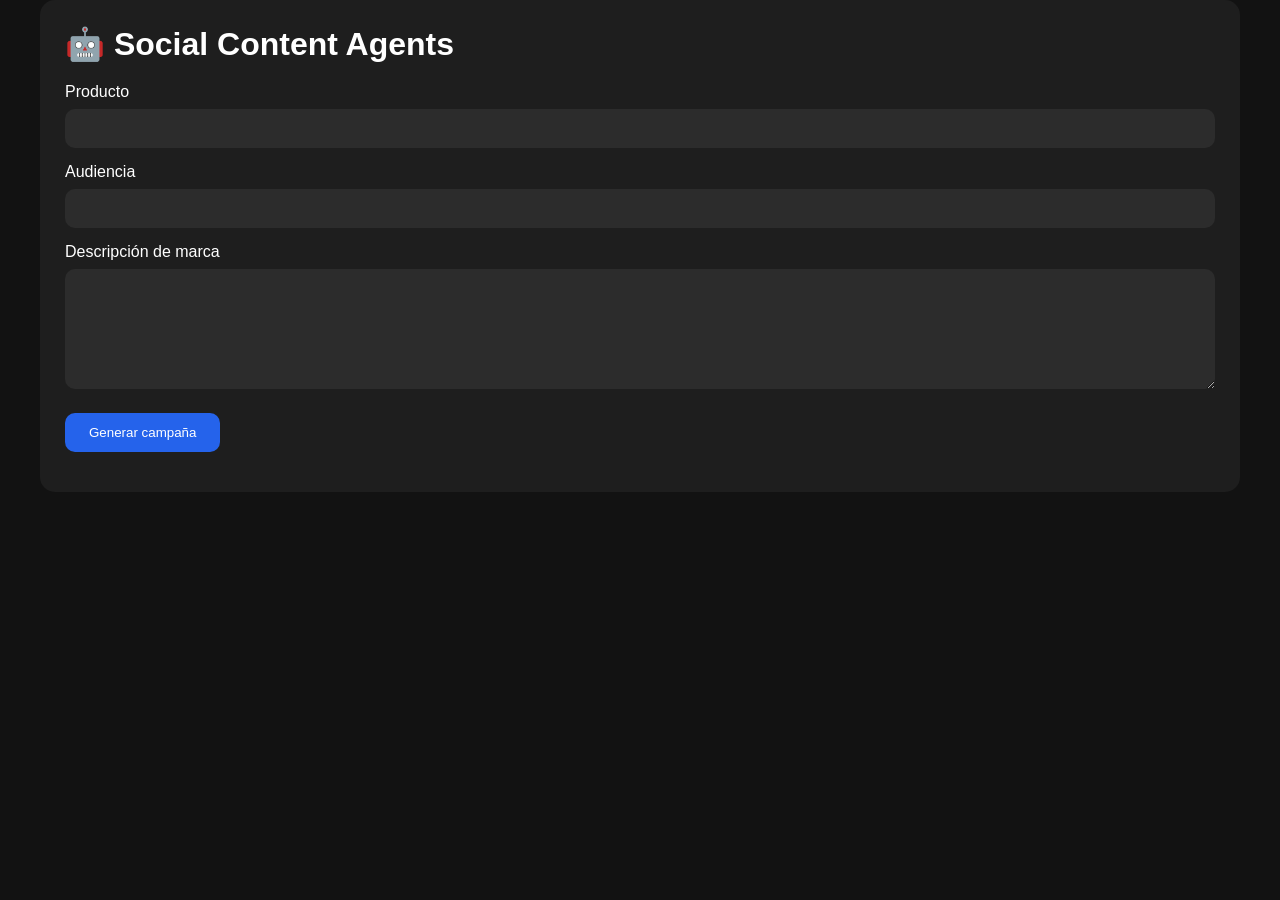
==== templates/generate.html @ 3071436e "feat: landing page" ====
<!DOCTYPE html>
<html lang="es">
<head>
    <meta charset="UTF-8">
    <meta name="viewport" content="width=device-width, initial-scale=1.0">
    <title>Social Content Agents</title>

    <style>
        * {
            margin: 0;
            padding: 0;
            box-sizing: border-box;
            font-family: Arial, sans-serif;
        }

        body {
            background: #121212;
            color: white;
            min-height: 100vh;
            display: flex;
            justify-content: center;
        }

        .container {
            width: 1200px;
            max-width: 95%;
        }

        .card {
            background: #1e1e1e;
            border-radius: 15px;
            padding: 25px;
            margin-bottom: 20px;
        }

        h1 {
            margin-bottom: 20px;
        }

        h2 {
            margin-top: 20px;
            margin-bottom: 10px;
        }

        label {
            display: block;
            margin-bottom: 8px;
            margin-top: 15px;
        }

        input,
        textarea {
            width: 100%;
            padding: 12px;
            border: none;
            border-radius: 10px;
            background: #2c2c2c;
            color: white;
        }

        textarea {
            min-height: 120px;
            resize: vertical;
        }

        button {
            margin-top: 20px;
            padding: 12px 24px;
            border: none;
            border-radius: 10px;
            background: #2563eb;
            color: white;
            cursor: pointer;
        }

        button:hover {
            background: #1d4ed8;
        }

        .loading {
            margin-top: 15px;
            color: #aaa;
        }

        #form-container {
            display: block;
        }

        #loading-screen {
            display: none;
            text-align: center;
            padding: 80px 20px;
        }

       #chat-container {
            display: none;
            height: 95vh;
            flex-direction: column;
            overflow: hidden;
        }

        .loader {
            width: 60px;
            height: 60px;
            border: 6px solid #333;
            border-top: 6px solid #2563eb;
            border-radius: 50%;
            margin: 20px auto;
            animation: spin 1s linear infinite;
        }

        @keyframes spin {
            from {
                transform: rotate(0deg);
            }

            to {
                transform: rotate(360deg);
            }
        }

        #chat-messages {
            flex: 1;
            overflow-y: auto;
            min-height: 0;
            padding: 20px;
        }

        .message {
            background: #2a2a2a;
            padding: 15px;
            border-radius: 10px;
            margin-bottom: 15px;
            white-space: pre-wrap;

            width: 100%;
        }

        .chat-input-area {
            display: flex;
            gap: 10px;
            padding: 15px;
            border-top: 1px solid #333;
            flex-shrink: 0;
        }

        #chat-input {
            flex: 1;
        }
        #drawing-area {
            margin-top: 30px;
            height: 400px;
            border-radius: 15px;
            overflow: hidden;
            background: black;
        }

        #canvasCarga {
            width: 100%;
            height: 100%;
            display: block;
        }

        #view-results-btn {
            margin-top: 20px;
            display: none;
        }
    </style>
</head>
<body>

<div class="container">

    <div id="form-container" class="card">

        <h1>🤖 Social Content Agents</h1>

        <label>Producto</label>
        <input type="text" id="product">

        <label>Audiencia</label>
        <input type="text" id="audience">

        <label>Descripción de marca</label>
        <textarea id="brandDescription"></textarea>

        <button onclick="generateCampaign()">
            Generar campaña
        </button>

        <div id="loading" class="loading"></div>

    </div>

    <div id="loading-screen" class="card">

        <h1 id="loading-title">
            🤖 Generando campaña...
        </h1>

        <div class="loader"></div>

        <p id="loading-subtitle">
            Nuestros agentes están trabajando...
        </p>

        <button
            id="view-results-btn"
            onclick="showGeneratedResults()"
            style="display:none"
        >
            Ver resultados
        </button>

        <div id="drawing-area">

            <canvas id="canvasCarga"></canvas>

        </div>

    </div>

<div id="chat-container" class="card">

    <h1>💬 Campaign Assistant</h1>

<div id="chat-messages"></div>

<div class="chat-input-area">

    <input
        type="text"
        id="chat-input"
        placeholder="Escribe una modificación..."
    >

    <button onclick="sendChatMessage()">
        Enviar
    </button>

</div>

</div>
</div>

<script>

async function generateCampaign() {

    document.getElementById(
        "form-container"
    ).style.display = "none";

    document.getElementById(
        "loading-screen"
    ).style.display = "block";

    setTimeout(() => {
        resizeCanvas();
    }, 50);
    try {

        const response = await fetch(
            "/generate-content",
            {
                method: "POST",
                headers: {
                    "Content-Type": "application/json"
                },
                body: JSON.stringify({
                    product:
                        document.getElementById("product").value,

                    audience:
                        document.getElementById("audience").value,

                    brand_description:
                        document.getElementById("brandDescription").value
                })
            }
        );

        const data = await response.json();

            window.generatedCampaign = data;

            document.querySelector(
                ".loader"
            ).style.display = "none";

            document.getElementById(
                "loading-title"
            ).innerText =
                "✅ Campaña generada";

            document.getElementById(
                "loading-subtitle"
            ).innerText =
                "Tu campaña está lista.";

            document.getElementById(
                "view-results-btn"
            ).style.display =
                "inline-block";

    } catch (error) {

        alert("Error generating campaign");

        console.error(error);
    }
}

function showResult(data) {

    document.getElementById(
        "loading-screen"
    ).style.display = "none";

    document.getElementById(
        "chat-container"
    ).style.display = "flex";

    const chat =
        document.getElementById(
            "chat-messages"
        );

    chat.innerHTML = "";

    const campaignResult = `
📢 Campaign Name

${data.campaign_name}

────────────────────────

🎯 Concept

${data.concept}

────────────────────────

🎨 Tone

${data.tone}

────────────────────────

📸 Instagram

${data.instagram_post}

────────────────────────

📘 Facebook

${data.facebook_post}

────────────────────────

💼 LinkedIn

${data.linkedin_post}

────────────────────────

${data.approved
    ? "✅ Compliance Approved"
    : "❌ Compliance Rejected"}
`;

    addMessage(chat, campaignResult);
}

function showGeneratedResults() {

    showResult(
        window.generatedCampaign
    );
}

function addMessage(chat, text) {

    const msg =
        document.createElement("div");

    msg.className = "message";

    msg.textContent = text;

    chat.appendChild(msg);

    chat.scrollTop = chat.scrollHeight;
}

async function sendChatMessage() {

    const input =
        document.getElementById(
            "chat-input"
        );

    const text =
        input.value.trim();

    if (!text) return;

    const chat =
        document.getElementById(
            "chat-messages"
        );

    addMessage(
        chat,
        "👤 " + text
    );

    input.value = "";

    try {

        const response =
            await fetch(
                "/chat",
                {
                    method: "POST",
                    headers: {
                        "Content-Type":
                            "application/json"
                    },
                    body: JSON.stringify({
                        message: text
                    })
                }
            );

        const data =
            await response.json();

       addMessage(
    chat,
    `
🤖 Campaign Updated

📢 Campaign Name

${data.campaign.campaign_name}

────────────────────

🎯 Concept

${data.campaign.concept}

────────────────────

🎨 Tone

${data.campaign.tone}

────────────────────

📸 Instagram

${data.campaign.instagram_post}

────────────────────

📘 Facebook

${data.campaign.facebook_post}

────────────────────

💼 LinkedIn

${data.campaign.linkedin_post}
`
);

    } catch (error) {

        addMessage(
            chat,
            "🤖 Error"
        );
    }
}

const canvas =
    document.getElementById(
        "canvasCarga"
    );

const ctx =
    canvas.getContext("2d");

function resizeCanvas() {

    canvas.width =
        canvas.offsetWidth;

    canvas.height =
        canvas.offsetHeight;

    ctx.fillStyle = "#000";

    ctx.fillRect(
        0,
        0,
        canvas.width,
        canvas.height
    );
}


    window.addEventListener(
        "resize",
        resizeCanvas
    );

        let drawing = false;

        let lastX = 0;
        let lastY = 0;

        let hue = 0;

        ctx.lineWidth = 6;
        ctx.lineCap = "round";

    function startDraw(e) {

        drawing = true;

        lastX = e.offsetX;
        lastY = e.offsetY;
    }

    function draw(e) {

        if (!drawing) return;

        ctx.beginPath();

        ctx.moveTo(
            lastX,
            lastY
        );

        ctx.lineTo(
            e.offsetX,
            e.offsetY
        );

        ctx.strokeStyle =
            `hsl(${hue},100%,50%)`;

        ctx.stroke();

        hue =
            (hue + 2) % 360;

        lastX = e.offsetX;
        lastY = e.offsetY;
    }


function stopDraw() {

        drawing = false;
    }

    canvas.addEventListener(
        "mousedown",
        startDraw
    );

    canvas.addEventListener(
        "mousemove",
        draw
    );

    canvas.addEventListener(
        "mouseup",
        stopDraw
    );

    canvas.addEventListener(
        "mouseleave",
        stopDraw
    );

</script>

</body>
</html>
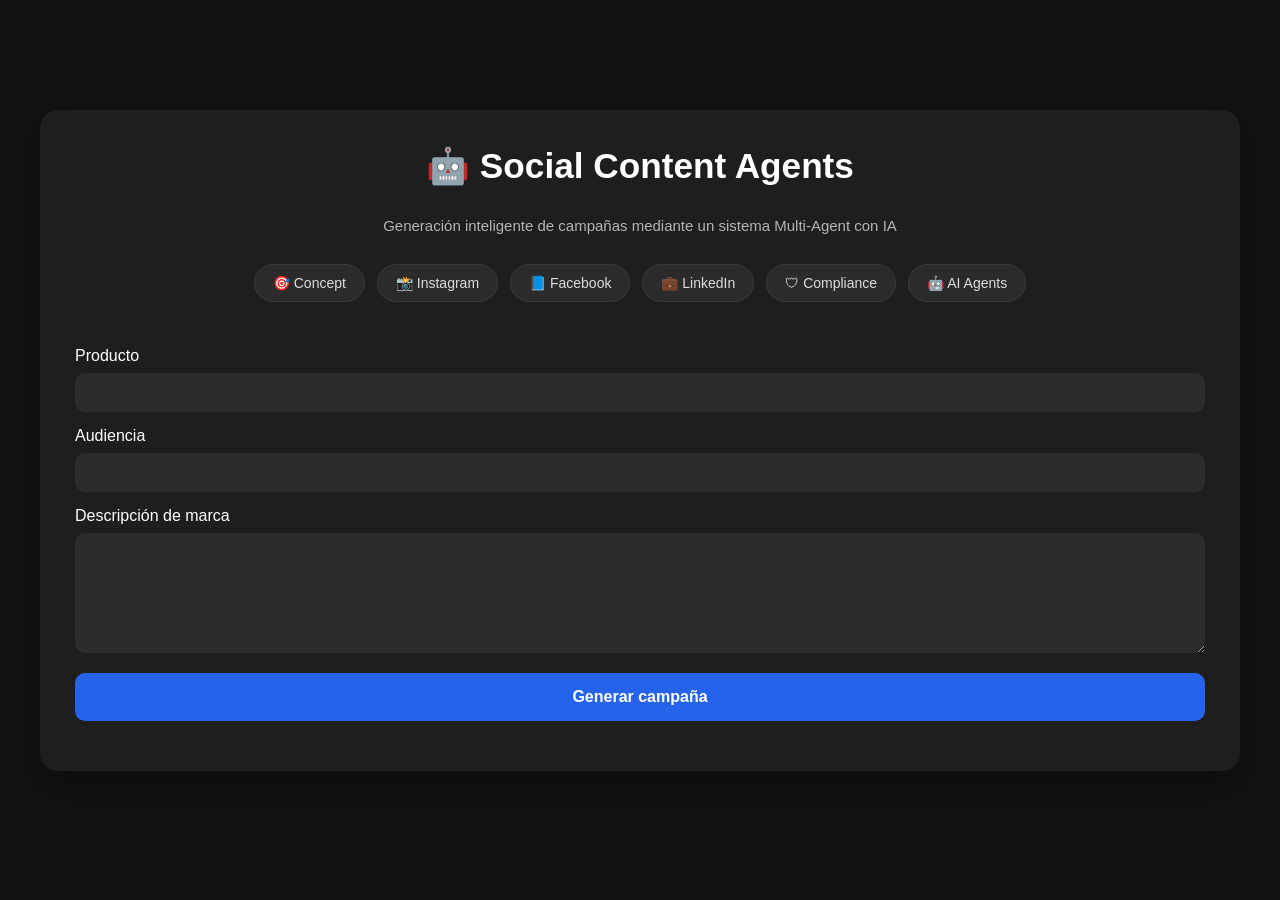
==== commit ea924a39: "style: finishing touchesÐ" ====
--- a/templates/generate.html
+++ b/templates/generate.html
@@ -1,598 +1,435 @@
-<!DOCTYPE html>
+<!doctype html>
 <html lang="es">
-<head>
-    <meta charset="UTF-8">
-    <meta name="viewport" content="width=device-width, initial-scale=1.0">
+  <head>
+    <meta charset="UTF-8" />
+    <meta name="viewport" content="width=device-width, initial-scale=1.0" />
     <title>Social Content Agents</title>
-
+    <script src="/static/js/generate.js"></script>
     <style>
-        * {
-            margin: 0;
-            padding: 0;
-            box-sizing: border-box;
-            font-family: Arial, sans-serif;
-        }
-
-        body {
-            background: #121212;
-            color: white;
-            min-height: 100vh;
-            display: flex;
-            justify-content: center;
-        }
-
-        .container {
-            width: 1200px;
-            max-width: 95%;
-        }
-
-        .card {
-            background: #1e1e1e;
-            border-radius: 15px;
-            padding: 25px;
-            margin-bottom: 20px;
-        }
-
-        h1 {
-            margin-bottom: 20px;
-        }
-
-        h2 {
-            margin-top: 20px;
-            margin-bottom: 10px;
-        }
-
-        label {
-            display: block;
-            margin-bottom: 8px;
-            margin-top: 15px;
-        }
-
-        input,
-        textarea {
-            width: 100%;
-            padding: 12px;
-            border: none;
-            border-radius: 10px;
-            background: #2c2c2c;
-            color: white;
-        }
-
-        textarea {
-            min-height: 120px;
-            resize: vertical;
-        }
-
-        button {
-            margin-top: 20px;
-            padding: 12px 24px;
-            border: none;
-            border-radius: 10px;
-            background: #2563eb;
-            color: white;
-            cursor: pointer;
-        }
-
-        button:hover {
-            background: #1d4ed8;
-        }
-
-        .loading {
-            margin-top: 15px;
-            color: #aaa;
-        }
-
-        #form-container {
-            display: block;
-        }
-
-        #loading-screen {
-            display: none;
-            text-align: center;
-            padding: 80px 20px;
-        }
-
-       #chat-container {
-            display: none;
-            height: 95vh;
-            flex-direction: column;
-            overflow: hidden;
-        }
-
-        .loader {
-            width: 60px;
-            height: 60px;
-            border: 6px solid #333;
-            border-top: 6px solid #2563eb;
-            border-radius: 50%;
-            margin: 20px auto;
-            animation: spin 1s linear infinite;
-        }
-
-        @keyframes spin {
-            from {
-                transform: rotate(0deg);
-            }
-
-            to {
-                transform: rotate(360deg);
-            }
-        }
-
-        #chat-messages {
-            flex: 1;
-            overflow-y: auto;
-            min-height: 0;
-            padding: 20px;
-        }
-
-        .message {
-            background: #2a2a2a;
-            padding: 15px;
-            border-radius: 10px;
-            margin-bottom: 15px;
-            white-space: pre-wrap;
-
-            width: 100%;
-        }
-
-        .chat-input-area {
-            display: flex;
-            gap: 10px;
-            padding: 15px;
-            border-top: 1px solid #333;
-            flex-shrink: 0;
-        }
-
-        #chat-input {
-            flex: 1;
-        }
-        #drawing-area {
-            margin-top: 30px;
-            height: 400px;
-            border-radius: 15px;
-            overflow: hidden;
-            background: black;
-        }
-
-        #canvasCarga {
-            width: 100%;
-            height: 100%;
-            display: block;
-        }
-
-        #view-results-btn {
-            margin-top: 20px;
-            display: none;
-        }
+      * {
+        margin: 0;
+        padding: 0;
+        box-sizing: border-box;
+        font-family: Arial, sans-serif;
+      }
+
+      body {
+        background: #121212;
+        color: white;
+
+        min-height: 100vh;
+
+        display: flex;
+
+        justify-content: center;
+        align-items: center;
+
+        padding: 20px;
+      }
+
+      .container {
+        width: min(1200px, 95vw);
+
+        height: calc(100vh - 40px);
+
+        display: flex;
+
+        flex-direction: column;
+
+        justify-content: center;
+      }
+
+      .card {
+        background: #1e1e1e;
+
+        border-radius: 18px;
+
+        padding: 35px;
+
+        margin-bottom: 20px;
+
+        box-shadow: 0 15px 40px rgba(0, 0, 0, 0.35);
+      }
+
+      h1 {
+        margin-bottom: 30px;
+
+        text-align: center;
+
+        font-size: 2.2rem;
+        font-weight: 700;
+      }
+
+      h2 {
+        margin-top: 20px;
+        margin-bottom: 10px;
+      }
+
+      label {
+        display: block;
+        margin-bottom: 8px;
+        margin-top: 15px;
+      }
+
+      input,
+      textarea {
+        width: 100%;
+        padding: 12px;
+        border: none;
+        border-radius: 10px;
+        background: #2c2c2c;
+        color: white;
+      }
+
+      textarea {
+        min-height: 120px;
+        resize: vertical;
+      }
+
+      button {
+        margin-top: 20px;
+        padding: 15px 24px;
+
+        border: none;
+        border-radius: 10px;
+
+        background: #2563eb;
+        color: white;
+
+        cursor: pointer;
+
+        font-size: 16px;
+        font-weight: 600;
+
+        transition: 0.25s;
+      }
+
+      input,
+      textarea {
+        transition: 0.25s;
+      }
+
+      input:focus,
+      textarea:focus {
+        outline: none;
+
+        box-shadow: 0 0 0 2px #2563eb;
+      }
+
+      button:hover {
+        background: #1d4ed8;
+      }
+
+      .generate-btn {
+        width: 100%;
+      }
+
+      .loading {
+        margin-top: 15px;
+        color: #aaa;
+      }
+
+      #form-container {
+        display: flex;
+
+        flex-direction: column;
+
+        justify-content: center;
+
+        min-height: 70vh;
+      }
+
+      #loading-screen {
+        display: none;
+        text-align: center;
+        padding: 80px 20px;
+      }
+
+      #chat-container {
+        display: none;
+        height: 95vh;
+        flex-direction: column;
+        overflow: hidden;
+      }
+
+      .loader {
+        width: 60px;
+        height: 60px;
+        border: 6px solid #333;
+        border-top: 6px solid #2563eb;
+        border-radius: 50%;
+        margin: 20px auto;
+        animation: spin 1s linear infinite;
+      }
+
+      @keyframes spin {
+        from {
+          transform: rotate(0deg);
+        }
+
+        to {
+          transform: rotate(360deg);
+        }
+      }
+
+      #chat-messages {
+        flex: 1;
+        overflow-y: auto;
+        min-height: 0;
+        padding: 20px;
+      }
+
+      .message {
+        background: #2a2a2a;
+        padding: 15px;
+        border-radius: 10px;
+        margin-bottom: 15px;
+        white-space: pre-wrap;
+
+        width: 100%;
+      }
+
+      .chat-input-area {
+        display: flex;
+        gap: 10px;
+        padding: 15px;
+        border-top: 1px solid #333;
+        flex-shrink: 0;
+      }
+
+      #chat-input {
+        flex: 1;
+      }
+      #drawing-area {
+        margin-top: 30px;
+        height: 400px;
+        border-radius: 15px;
+        overflow: hidden;
+        background: black;
+      }
+
+      #canvasCarga {
+        width: 100%;
+        height: 100%;
+        display: block;
+      }
+
+      #view-results-btn {
+        margin-top: 20px;
+        display: none;
+      }
+      .subtitle {
+        text-align: center;
+        color: #b5b5b5;
+        margin-bottom: 30px;
+        font-size: 15px;
+      }
+
+      .feature-chips {
+        display: flex;
+        justify-content: center;
+        flex-wrap: wrap;
+        gap: 12px;
+        margin-bottom: 30px;
+      }
+
+      .chip {
+        background: #2b2b2b;
+        border: 1px solid #3a3a3a;
+        padding: 10px 18px;
+        border-radius: 999px;
+        font-size: 14px;
+        color: #ddd;
+
+        transition: 0.25s;
+      }
+
+      .chip:hover {
+        background: #2563eb;
+        transform: translateY(-2px);
+      }
+      .screen-hidden {
+        opacity: 0;
+        transform: translateY(20px);
+        pointer-events: none;
+
+        transition:
+          opacity 0.45s ease,
+          transform 0.45s ease;
+      }
+
+      .screen-visible {
+        opacity: 1;
+        transform: translateY(0);
+        pointer-events: auto;
+
+        transition:
+          opacity 0.45s ease,
+          transform 0.45s ease;
+      }
+      .message {
+        background: #2a2a2a;
+
+        padding: 15px;
+
+        border-radius: 12px;
+
+        margin-bottom: 15px;
+
+        white-space: pre-wrap;
+
+        width: 100%;
+
+        animation: popMessage 0.25s ease;
+      }
+
+      @keyframes popMessage {
+        from {
+          opacity: 0;
+
+          transform: scale(0.9) translateY(10px);
+        }
+
+        to {
+          opacity: 1;
+
+          transform: scale(1) translateY(0);
+        }
+      }
+
+      .user-message {
+        margin-left: auto;
+
+        width: fit-content;
+
+        max-width: 75%;
+
+        background: #2563eb;
+      }
+
+      .assistant-message {
+        margin-right: auto;
+
+        max-width: 90%;
+      }
+      .typing {
+        display: flex;
+
+        gap: 6px;
+
+        align-items: center;
+      }
+
+      .typing span {
+        width: 8px;
+        height: 8px;
+
+        border-radius: 50%;
+
+        background: #fff;
+
+        animation: bounce 1.2s infinite;
+      }
+
+      .typing span:nth-child(2) {
+        animation-delay: 0.2s;
+      }
+
+      .typing span:nth-child(3) {
+        animation-delay: 0.4s;
+      }
+
+      @keyframes bounce {
+        0%,
+        80%,
+        100% {
+          transform: scale(0);
+
+          opacity: 0.3;
+        }
+
+        40% {
+          transform: scale(1);
+
+          opacity: 1;
+        }
+      }
     </style>
-</head>
-<body>
-
-<div class="container">
-
-    <div id="form-container" class="card">
-
+  </head>
+  <body>
+    <div class="container">
+      <div id="form-container" class="card screen-visible">
         <h1>🤖 Social Content Agents</h1>
 
+        <p class="subtitle">
+          Generación inteligente de campañas mediante un sistema Multi-Agent con
+          IA
+        </p>
+
+        <div class="feature-chips">
+          <div class="chip">🎯 Concept</div>
+
+          <div class="chip">📸 Instagram</div>
+
+          <div class="chip">📘 Facebook</div>
+
+          <div class="chip">💼 LinkedIn</div>
+
+          <div class="chip">🛡 Compliance</div>
+
+          <div class="chip">🤖 AI Agents</div>
+        </div>
         <label>Producto</label>
-        <input type="text" id="product">
+        <input type="text" id="product" />
 
         <label>Audiencia</label>
-        <input type="text" id="audience">
+        <input type="text" id="audience" />
 
         <label>Descripción de marca</label>
         <textarea id="brandDescription"></textarea>
 
-        <button onclick="generateCampaign()">
-            Generar campaña
+        <button class="generate-btn" onclick="generateCampaign()">
+          Generar campaña
         </button>
 
         <div id="loading" class="loading"></div>
-
+      </div>
+      <div id="loading-screen" class="card screen-hidden">
+        <h1 id="loading-title">🤖 Generando campaña...</h1>
+
+        <div class="loader"></div>
+
+        <p id="loading-subtitle">Nuestros agentes están trabajando...</p>
+        <p id="image-text">
+          Puedes dibujar en el campo de abajo mientras esperas el resultado ;)
+        </p>
+
+        <button
+          id="view-results-btn"
+          onclick="showGeneratedResults()"
+          style="display: none"
+        >
+          Ver resultados
+        </button>
+
+        <div id="drawing-area">
+          <canvas id="canvasCarga"></canvas>
+        </div>
+      </div>
+      <div id="chat-container" class="card screen-hidden">
+        <h1>💬 Campaign Assistant</h1>
+
+        <div id="chat-messages"></div>
+
+        <div class="chat-input-area">
+          <input
+            type="text"
+            id="chat-input"
+            placeholder="Escribe una modificación..."
+          />
+          <button onclick="sendChatMessage()">Enviar</button>
+        </div>
+      </div>
     </div>
-
-    <div id="loading-screen" class="card">
-
-        <h1 id="loading-title">
-            🤖 Generando campaña...
-        </h1>
-
-        <div class="loader"></div>
-
-        <p id="loading-subtitle">
-            Nuestros agentes están trabajando...
-        </p>
-
-        <button
-            id="view-results-btn"
-            onclick="showGeneratedResults()"
-            style="display:none"
-        >
-            Ver resultados
-        </button>
-
-        <div id="drawing-area">
-
-            <canvas id="canvasCarga"></canvas>
-
-        </div>
-
-    </div>
-
-<div id="chat-container" class="card">
-
-    <h1>💬 Campaign Assistant</h1>
-
-<div id="chat-messages"></div>
-
-<div class="chat-input-area">
-
-    <input
-        type="text"
-        id="chat-input"
-        placeholder="Escribe una modificación..."
-    >
-
-    <button onclick="sendChatMessage()">
-        Enviar
-    </button>
-
-</div>
-
-</div>
-</div>
-
-<script>
-
-async function generateCampaign() {
-
-    document.getElementById(
-        "form-container"
-    ).style.display = "none";
-
-    document.getElementById(
-        "loading-screen"
-    ).style.display = "block";
-
-    setTimeout(() => {
-        resizeCanvas();
-    }, 50);
-    try {
-
-        const response = await fetch(
-            "/generate-content",
-            {
-                method: "POST",
-                headers: {
-                    "Content-Type": "application/json"
-                },
-                body: JSON.stringify({
-                    product:
-                        document.getElementById("product").value,
-
-                    audience:
-                        document.getElementById("audience").value,
-
-                    brand_description:
-                        document.getElementById("brandDescription").value
-                })
-            }
-        );
-
-        const data = await response.json();
-
-            window.generatedCampaign = data;
-
-            document.querySelector(
-                ".loader"
-            ).style.display = "none";
-
-            document.getElementById(
-                "loading-title"
-            ).innerText =
-                "✅ Campaña generada";
-
-            document.getElementById(
-                "loading-subtitle"
-            ).innerText =
-                "Tu campaña está lista.";
-
-            document.getElementById(
-                "view-results-btn"
-            ).style.display =
-                "inline-block";
-
-    } catch (error) {
-
-        alert("Error generating campaign");
-
-        console.error(error);
-    }
-}
-
-function showResult(data) {
-
-    document.getElementById(
-        "loading-screen"
-    ).style.display = "none";
-
-    document.getElementById(
-        "chat-container"
-    ).style.display = "flex";
-
-    const chat =
-        document.getElementById(
-            "chat-messages"
-        );
-
-    chat.innerHTML = "";
-
-    const campaignResult = `
-📢 Campaign Name
-
-${data.campaign_name}
-
-────────────────────────
-
-🎯 Concept
-
-${data.concept}
-
-────────────────────────
-
-🎨 Tone
-
-${data.tone}
-
-────────────────────────
-
-📸 Instagram
-
-${data.instagram_post}
-
-────────────────────────
-
-📘 Facebook
-
-${data.facebook_post}
-
-────────────────────────
-
-💼 LinkedIn
-
-${data.linkedin_post}
-
-────────────────────────
-
-${data.approved
-    ? "✅ Compliance Approved"
-    : "❌ Compliance Rejected"}
-`;
-
-    addMessage(chat, campaignResult);
-}
-
-function showGeneratedResults() {
-
-    showResult(
-        window.generatedCampaign
-    );
-}
-
-function addMessage(chat, text) {
-
-    const msg =
-        document.createElement("div");
-
-    msg.className = "message";
-
-    msg.textContent = text;
-
-    chat.appendChild(msg);
-
-    chat.scrollTop = chat.scrollHeight;
-}
-
-async function sendChatMessage() {
-
-    const input =
-        document.getElementById(
-            "chat-input"
-        );
-
-    const text =
-        input.value.trim();
-
-    if (!text) return;
-
-    const chat =
-        document.getElementById(
-            "chat-messages"
-        );
-
-    addMessage(
-        chat,
-        "👤 " + text
-    );
-
-    input.value = "";
-
-    try {
-
-        const response =
-            await fetch(
-                "/chat",
-                {
-                    method: "POST",
-                    headers: {
-                        "Content-Type":
-                            "application/json"
-                    },
-                    body: JSON.stringify({
-                        message: text
-                    })
-                }
-            );
-
-        const data =
-            await response.json();
-
-       addMessage(
-    chat,
-    `
-🤖 Campaign Updated
-
-📢 Campaign Name
-
-${data.campaign.campaign_name}
-
-────────────────────
-
-🎯 Concept
-
-${data.campaign.concept}
-
-────────────────────
-
-🎨 Tone
-
-${data.campaign.tone}
-
-────────────────────
-
-📸 Instagram
-
-${data.campaign.instagram_post}
-
-────────────────────
-
-📘 Facebook
-
-${data.campaign.facebook_post}
-
-────────────────────
-
-💼 LinkedIn
-
-${data.campaign.linkedin_post}
-`
-);
-
-    } catch (error) {
-
-        addMessage(
-            chat,
-            "🤖 Error"
-        );
-    }
-}
-
-const canvas =
-    document.getElementById(
-        "canvasCarga"
-    );
-
-const ctx =
-    canvas.getContext("2d");
-
-function resizeCanvas() {
-
-    canvas.width =
-        canvas.offsetWidth;
-
-    canvas.height =
-        canvas.offsetHeight;
-
-    ctx.fillStyle = "#000";
-
-    ctx.fillRect(
-        0,
-        0,
-        canvas.width,
-        canvas.height
-    );
-}
-
-
-    window.addEventListener(
-        "resize",
-        resizeCanvas
-    );
-
-        let drawing = false;
-
-        let lastX = 0;
-        let lastY = 0;
-
-        let hue = 0;
-
-        ctx.lineWidth = 6;
-        ctx.lineCap = "round";
-
-    function startDraw(e) {
-
-        drawing = true;
-
-        lastX = e.offsetX;
-        lastY = e.offsetY;
-    }
-
-    function draw(e) {
-
-        if (!drawing) return;
-
-        ctx.beginPath();
-
-        ctx.moveTo(
-            lastX,
-            lastY
-        );
-
-        ctx.lineTo(
-            e.offsetX,
-            e.offsetY
-        );
-
-        ctx.strokeStyle =
-            `hsl(${hue},100%,50%)`;
-
-        ctx.stroke();
-
-        hue =
-            (hue + 2) % 360;
-
-        lastX = e.offsetX;
-        lastY = e.offsetY;
-    }
-
-
-function stopDraw() {
-
-        drawing = false;
-    }
-
-    canvas.addEventListener(
-        "mousedown",
-        startDraw
-    );
-
-    canvas.addEventListener(
-        "mousemove",
-        draw
-    );
-
-    canvas.addEventListener(
-        "mouseup",
-        stopDraw
-    );
-
-    canvas.addEventListener(
-        "mouseleave",
-        stopDraw
-    );
-
-</script>
-
-</body>
-</html>+  </body>
+</html>
